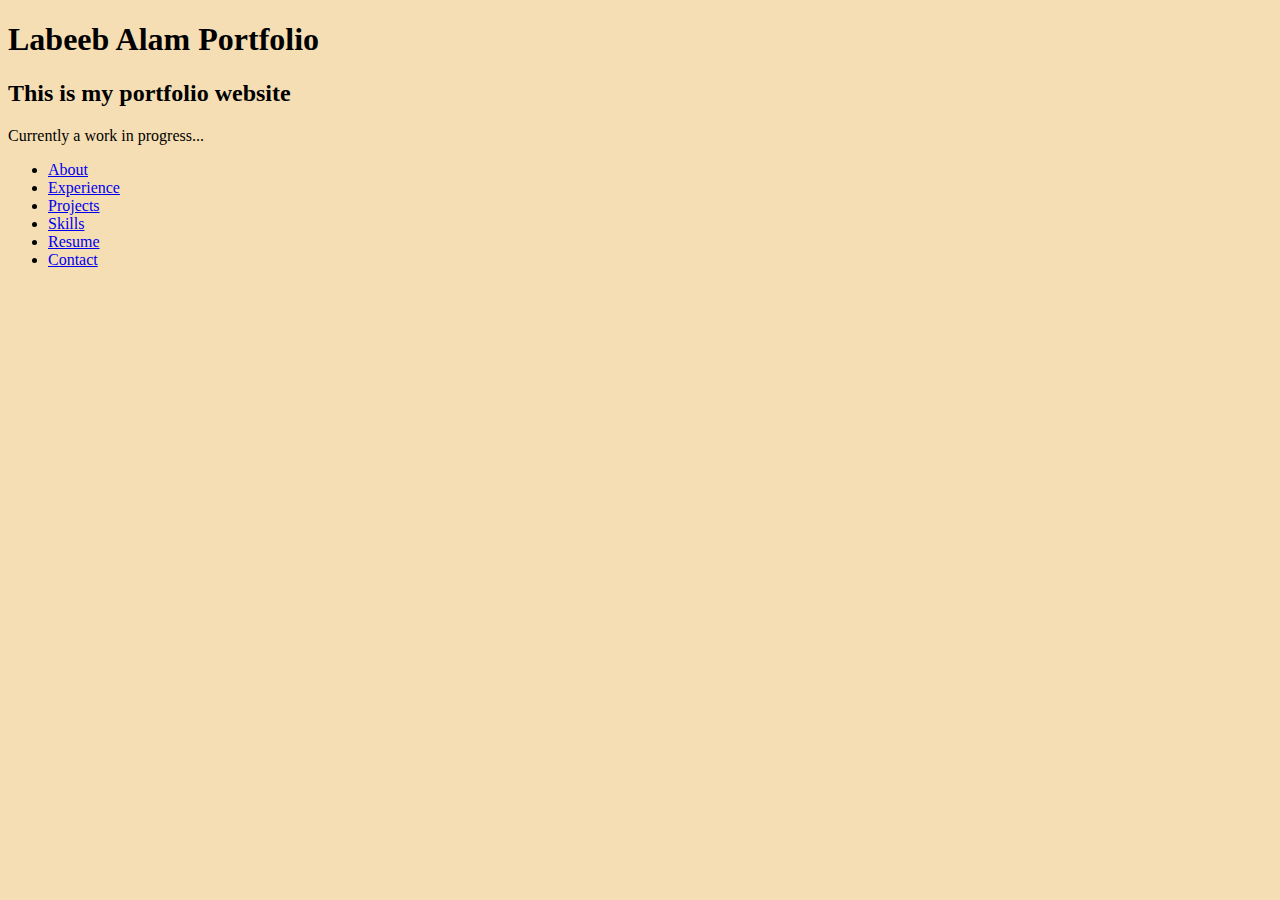
==== index.html @ f4a7d96d "First commit" ====
<!DOCTYPE html>
<html lang="en">
<head>
    <meta charset="UTF-8">
    <meta http-equiv="X-UA-Compatible" content="IE=edge">
    <meta name="viewport" content="width=device-width, initial-scale=1.0">
    <link rel="stylesheet" href="style.css"/>
    <title>L.Alam Portfolio</title>
</head>
<body>
    <h1>Labeeb Alam Portfolio</h1>
    <h2>This is my portfolio website</h2>
    <p>Currently a work in progress...</p>
    <div id="header">
        <div id="tabs">
            <nav>
                <ul>
                    <li><a href="#">About</a></li>
                    <li><a href="#">Experience</a></li>
                    <li><a href="#">Projects</a></li>
                    <li><a href="#">Skills</a></li>
                    <li><a href="#">Resume</a></li>
                    <li><a href="#">Contact</a></li>
                </ul>
            </nav>
        </div>
    </div>
</body>
</html>


<!-- <p>
    Undergraduate computer science student studying at Boston University.
    Eager to explore and learn the possibilities of software development and machine learning. 
    As an undergraduate, I am excited to get involved in the field and obtain more company experience.
</p> -->
---- style.css ----
* {
  background-color: wheat;
}


body {
    color: black
  }
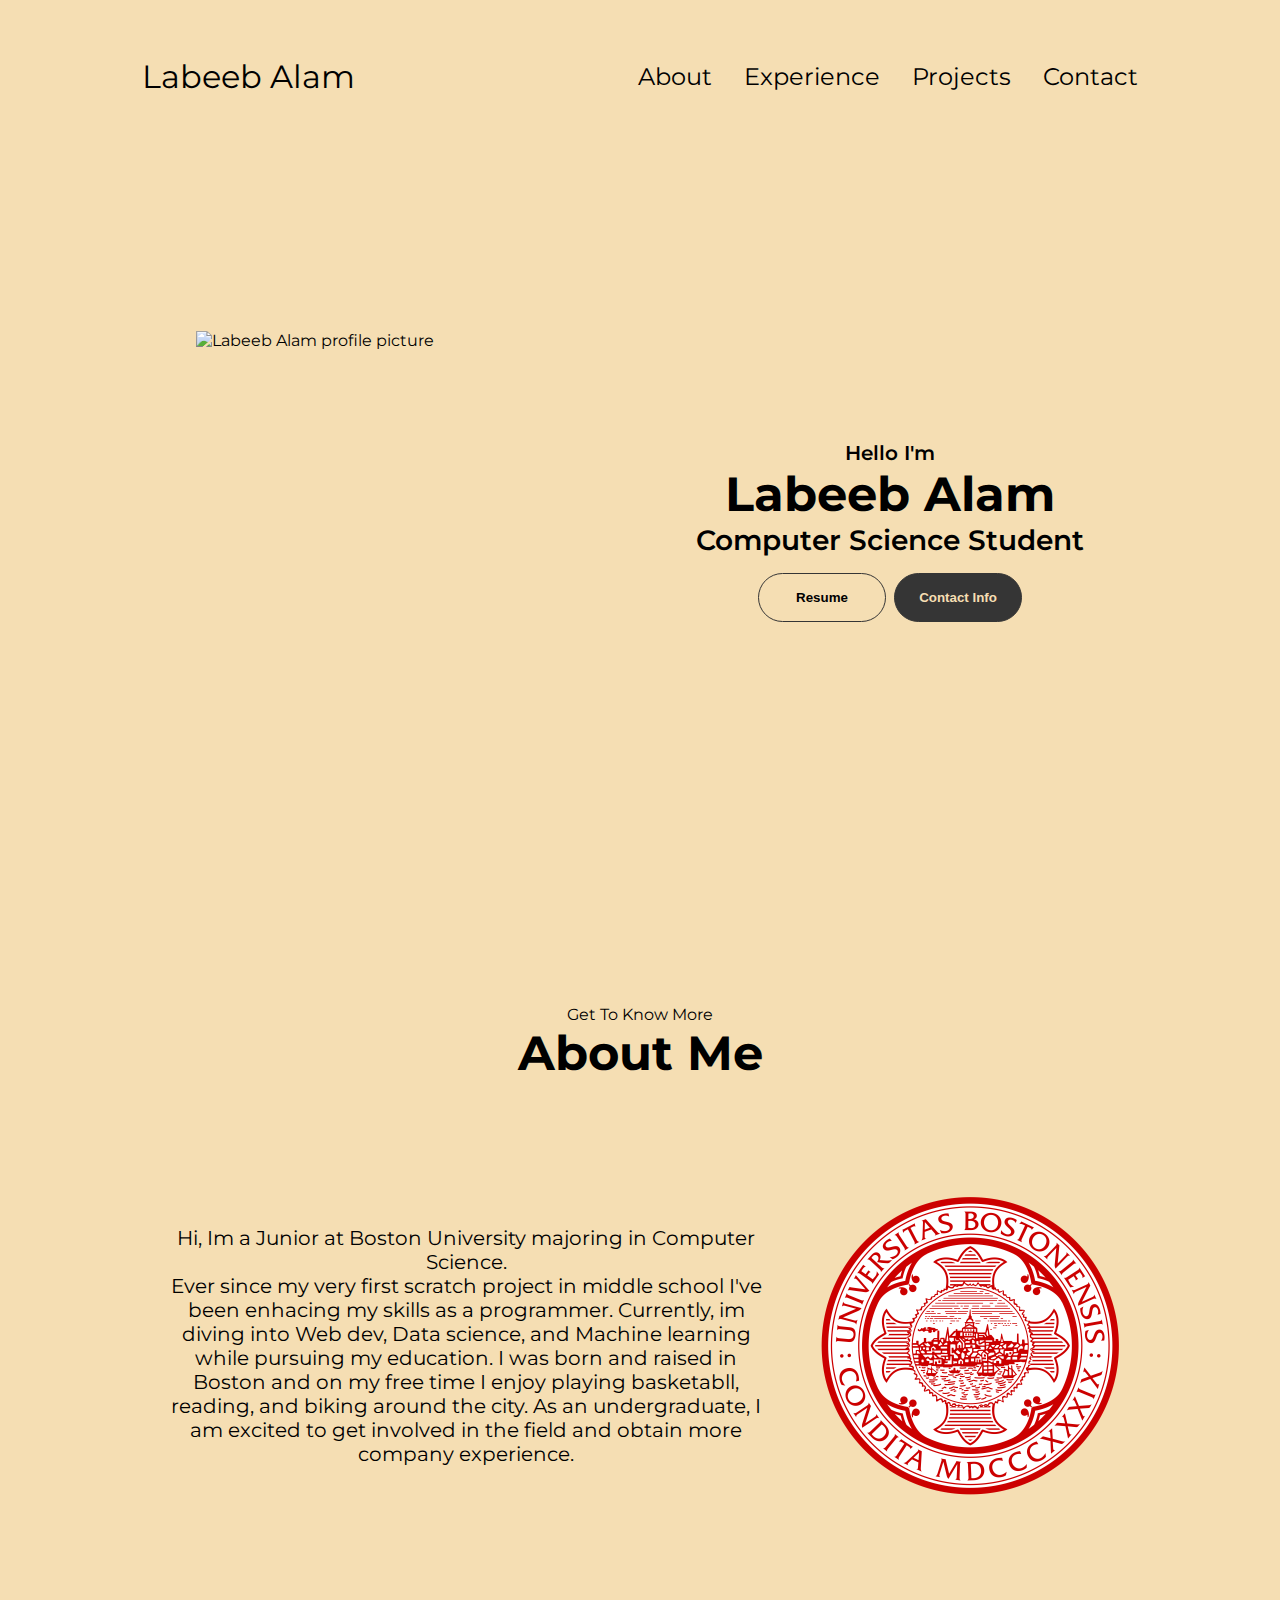
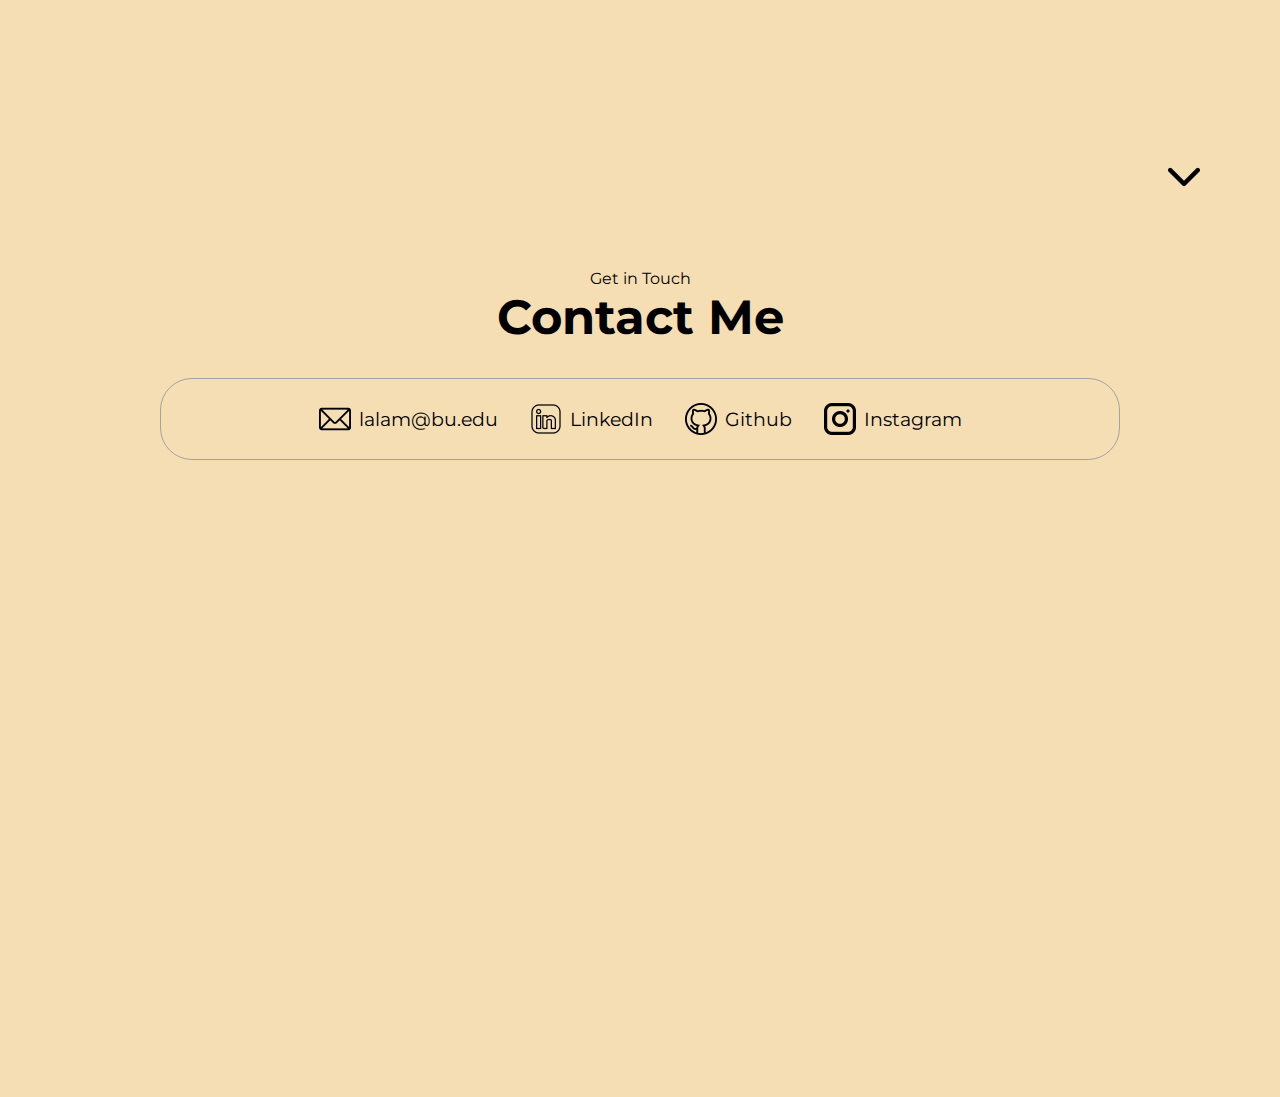
==== commit 755fba68: "first draft" ====
--- a/index.html
+++ b/index.html
@@ -5,32 +5,125 @@
     <meta http-equiv="X-UA-Compatible" content="IE=edge">
     <meta name="viewport" content="width=device-width, initial-scale=1.0">
     <link rel="stylesheet" href="style.css"/>
-    <title>L.Alam Portfolio</title>
+    <link rel="stylesheet" href="media.css"/>
+    <title>Labeeb Alam Portfolio</title>
 </head>
 <body>
-    <h1>Labeeb Alam Portfolio</h1>
-    <h2>This is my portfolio website</h2>
-    <p>Currently a work in progress...</p>
-    <div id="header">
-        <div id="tabs">
-            <nav>
-                <ul>
-                    <li><a href="#">About</a></li>
-                    <li><a href="#">Experience</a></li>
-                    <li><a href="#">Projects</a></li>
-                    <li><a href="#">Skills</a></li>
-                    <li><a href="#">Resume</a></li>
-                    <li><a href="#">Contact</a></li>
-                </ul>
-            </nav>
+    <nav id="desktop-nav">
+        <div class="logo">Labeeb Alam</div>
+        <div>
+            <ul class="nav-links">
+                <li><a href="#about">About</a></li>
+                <li><a href="#Experience">Experience</a></li>
+                <li><a href="#Projects">Projects</a></li>
+                <li><a href="#Contact">Contact</a></li>
+            </ul>
         </div>
-    </div>
+    </nav>
+    <nav id="hamburger-nav">
+        <div class="logo">Labeeb Alam</div>
+        <div class="hamburger-menu">
+            <div class="hamburger-icon" onclick="toggleMenu()">
+                <span></span>
+                <span></span>
+                <span></span>
+            </div>
+            <div class="menu-links">
+                <li><a href="#about" onclick="toggleMenu()">About</a></li>
+                <li><a href="#Experience" onclick="toggleMenu()">Experience</a></li>
+                <li><a href="#Projects" onclick="toggleMenu()">Projects</a></li>
+                <li><a href="#Contact" onclick="toggleMenu()">Contact</a></li>
+            </div>
+        </div>
+    </nav>
+    <section id="profile">
+        <div class="section__pic-container">
+            <img src="media/profile-pic.png" alt="Labeeb Alam profile picture">
+        </div>
+        <div class="section__text">
+            <p class="section__text__p1">Hello I'm</p>
+            <h1 class="title">Labeeb Alam</h1>
+            <p class="section__text__p2">Computer Science Student</p>
+            <div class="btn-container">
+                <button class="btn btn-color-2" onclick="window.open('./media/PH159 Final Notes.pdf')">Resume</button>
+                <button class="btn btn-color-1" onclick="location.href='#Contact'">Contact Info</button>
+            </div>
+        </div>
+    </section>
+    <section id="about">
+        <p class="section__text__p1">Get To Know More</p>
+        <h1 class="title">About Me</h1>
+        <div class="container-fluid">
+            <div class="section-container">
+                <div class="section-text">
+                    <p class="section-text-p1">
+                        Hi, Im a Junior at Boston University majoring in Computer Science. <br> Ever since my very first scratch project in middle school I've been enhacing my skills as a programmer. 
+                        Currently, im diving into Web dev, Data science, and Machine learning while pursuing my education.
+                        I was born and raised in Boston and on my free time I enjoy playing basketabll, reading, and biking around the city.
+                        As an undergraduate, I am excited to get involved in the field and obtain more company experience.
+                    </p>
+                </div>
+                <div class="section__pic-container">
+                    <img src="./media/bulogo.png"alt="Profile picture" class="about-pic">
+                </div>
+            </div>
+        </div>
+        <img
+        src="./media/arrow-down-sign-to-navigate.png"
+        alt="Arrow icon"
+        class="icon arrow"
+        onclick="location.href='./#experience'"
+        />
+    </section>
+    <section id="Contact">
+        <p class="section__text__p1">Get in Touch</p>
+        <h1 class="title">Contact Me</h1>
+        <div class="contact-info-upper-container">
+          <div class="contact-info-container">
+            <img
+              src="./media/email.png"
+              alt="Email icon"
+              class="icon contact-icon email-icon"
+            />
+            <p><a href="mailto:lalam@bu.edu">lalam@bu.edu</a></p>
+          </div>
+          <div class="contact-info-container">
+            <img
+              src="./media/business.png"
+              alt="LinkedIn icon"
+              class="icon contact-icon"
+            />
+            <p><a href="https://www.linkedin.com/in/labeeb-alam-7baa3b277/">LinkedIn</a></p>
+          </div>
+          <div class="contact-info-container">
+            <img
+                src='./media/github.png'
+                alt="My Github Profile"
+                class="icon contact-icon"
+            />
+            <p><a href="https://github.com/L-alam">Github</a></p>
+          </div>
+          <div class="contact-info-container">
+            <img
+                src='./media/instagram.png'
+                alt="Instagram"
+                class="icon contact-icon"
+            />
+            <p><a href="https://www.instagram.com/labeeber/">Instagram</a></p>
+          </div>
+        </div>
+      </section>
+    <script src="script.js"></script>
 </body>
 </html>
 
+<!--<img src="./media/arrow-down-sign-to-navigate.png" alt="Arrow Icon" class="icon arrow"
+        onclick="location.href='./Experience'"> -->
 
-<!-- <p>
-    Undergraduate computer science student studying at Boston University.
-    Eager to explore and learn the possibilities of software development and machine learning. 
-    As an undergraduate, I am excited to get involved in the field and obtain more company experience.
-</p> -->
+<!--  Undergraduate computer science student studying at Boston University.
+                    Eager to explore and learn the possibilities of software development and machine learning. 
+                    As an undergraduate, I am excited to get involved in the field and obtain more company experience.-->
+
+
+
+
--- a/style.css
+++ b/style.css
@@ -1,8 +1,216 @@
+/*General*/
+@import url('https://fonts.googleapis.com/css2?family=Montserrat:wght@600&display=swap');
+
 * {
+  margin: 0;
+  padding: 0;
   background-color: wheat;
 }
 
-
 body {
-    color: black
-  }+  font-family: 'Montserrat', sans-serif;
+  color: black;
+  }
+
+html{
+  scroll-behavior: smooth;
+}
+
+/*Transition*/
+
+a,
+.btn{
+  transition: all 300ms ease;
+}
+
+nav,
+.nav-links{
+  display: flex;
+}
+
+nav {
+  justify-content: space-around;
+  align-items: center;
+  height: 17vh;
+}
+
+.nav-links{
+  gap: 2rem;
+  list-style: none;
+  font-size: 1.5rem;
+}
+
+a {
+  color: black;
+  text-decoration: none;
+  text-decoration-color: white;
+}
+
+a:hover{
+  color:gray;
+  text-decoration: underline;
+  text-underline-offset: 0.5rem;
+  text-decoration-color: rgb(181,181,181);
+}
+
+.logo{
+  font-size: 2rem;
+}
+
+.logo:hover{
+  cursor: default;
+}
+
+/*Hamburger Menu*/
+
+#hamburger-nav{
+  display:none;
+}
+
+.hamburger-menu{
+  position: relative;
+  display: inline-block;
+}
+
+.hamburger-icon{
+  display: flex;
+  flex-direction: column;
+  justify-content: space-between;
+  height: 24px;
+  width: 30px;
+  cursor:pointer;
+}
+
+.hamburger-icon span {
+  width: 100%;
+  height: 2px;
+  background-color: black;
+  transition: all 0.3 ease-in-out;
+}
+
+.menu-links{
+  position:absolute;
+  top:100%;
+  right: 0%;
+  background-color: white;
+  width: fit-content;
+  max-height: 0;
+  overflow: hidden;
+  transition: all 0.3 ease-in-out;
+}
+
+.menu-links a {
+  display: block;
+  padding: 10px;
+  text-align: center;
+  font-size: 1.5rem;
+  color:black;
+  text-decoration: none;
+  transition: all 0.3 ease-in-out;
+}
+
+.menu-links li {
+  list-style: none;
+}
+
+.menu-links.open {
+  max-height: 300px;
+}
+
+.hamburger-icon.open span:first-child {
+  transform: rotate(45deg) translate(10px,5px);
+}
+.hamburger-icon.open span:nth-child(2) {
+  opacity: 0;
+}
+.hamburger-icon.open span:last-child {
+  transform: rotate(-45deg) translate(10px,-5px);
+}
+
+.hamburger-icon span:first-child{
+  transform: none;
+}
+.hamburger-icon span:first-child{
+  transform: 1;
+}
+.hamburger-icon span:first-child{
+  transform: none;
+}
+
+/* About Section */
+
+.section-container {
+  display: flex;
+  align-items: center;
+  justify-content: center;
+  gap: 3rem;
+}
+
+.container-fluid {
+  margin-top: 4rem;
+}
+
+.section__pic-container{
+  max-width: 100%;
+  max-height:100%;
+  margin-right: 4rem;
+}
+
+.section__text{
+  font-size: 20px;
+  padding-left: 20px;
+}
+
+.section-text-p1{
+  font-size: 20px;
+  text-align: center;
+}
+
+.arrow {
+  position: absolute;
+  right: -5rem;
+  bottom: 2.5rem;
+}
+
+/*Contact*/
+
+#contact {
+  display: flex;
+  justify-content: center;
+  flex-direction: column;
+  height: 70vh;
+}
+
+.contact-info-upper-container {
+  display: flex;
+  justify-content: center;
+  border-radius: 2rem;
+  border: rgb(53, 53, 53) 0.1rem solid;
+  border-color: rgb(163, 163, 163);
+  background: (250, 250, 250);
+  margin: 2rem auto;
+  padding: 0.5rem;
+}
+
+.contact-info-container {
+  display: flex;
+  align-items: center;
+  justify-content: center;
+  gap: 0.5rem;
+  margin: 1rem;
+}
+
+.contact-info-container p {
+  font-size: larger;
+}
+
+.contact-icon {
+  cursor: default;
+}
+
+.email-icon {
+  height: 2.5rem;
+}
+
+
+
--- a/media.css
+++ b/media.css
@@ -0,0 +1,184 @@
+@media screen and (max-width: 1400px) {
+  #profile {
+    height: 83vh;
+    margin-bottom: 6rem;
+  }
+  .about-container{
+    flex-wrap: wrap;
+  }
+}
+
+
+
+
+/* Sections */
+
+section {
+    padding-top: 4vh;
+    height: 96vh;
+    margin: 0 10rem;
+    box-sizing: border-box;
+    min-height: fit-content;
+}
+
+.section-containter {
+    display: flex;
+}
+
+/* PROFILE SECTION */
+
+#profile {
+    display: flex;
+    justify-content: center;
+    gap: 5rem;
+    height: 80vh;
+  }
+  
+  .section__pic-container {
+    display: flex;
+    height: 400px;
+    width: 400px;
+    margin: auto 0;
+  }
+  
+  .section__text {
+    align-self: center;
+    text-align: center;
+  }
+  
+  .section__text p {
+    font-weight: 600;
+  }
+  
+  .section__text__p1 {
+    text-align: center;
+  }
+  
+  .section__text__p2 {
+    font-size: 1.75rem;
+    margin-bottom: 1rem;
+  }
+  
+  .title {
+    font-size: 3rem;
+    text-align: center;
+  }
+  
+  #socials-container {
+    display: flex;
+    justify-content: center;
+    margin-top: 3rem;
+    gap: 3rem;
+  }
+  
+  /* ICONS */
+  
+  .icon {
+    cursor: pointer;
+    height: 2rem;
+  }
+  
+  /* BUTTONS */
+  
+  .btn-container {
+    display: flex;
+    justify-content: center;
+    gap: 1rem;
+  }
+  
+  .btn {
+    font-weight: 600;
+    transition: all 300ms ease;
+    padding: 1rem;
+    width: 8rem;
+    border-radius: 2rem;
+  }
+  
+  .btn-color-1,
+  .btn-color-2 {
+    border: rgb(53, 53, 53) 0.1rem solid;
+  }
+  
+  .btn-color-1:hover,
+  .btn-color-2:hover {
+    cursor: pointer;
+  }
+  
+  .btn-color-1,
+  .btn-color-2:hover {
+    background: rgb(53, 53, 53);
+    color: wheat;
+  }
+  
+  .btn-color-1:hover {
+    background: rgb(0, 0, 0);
+  }
+  
+  .btn-color-2 {
+    background: none;
+  }
+  
+  .btn-color-2:hover {
+    border: wheat 0.1rem solid;
+  }
+  
+  .btn-container {
+    gap: 0.5rem;
+  }
+
+  /* About Section */
+
+  #about {
+    position: relative;
+  }
+
+  .about-container{
+    gap: 2rem;
+    margin-bottom: 2rem;
+    margin-top: 2rem;
+  }
+
+  .about-details-container{
+    justify-content: center;
+    flex-direction: column;
+  }
+
+  .about-container,
+  .about-details-container {
+    display: flex;
+  }
+
+  .about-pic {
+    border-radius: 2rem;
+    overflow: clip;
+    display: flex;
+    height: 300px;
+    width: 300px;
+    margin: auto 0;
+  }
+
+  .arrow{
+    position: absolute;
+    right: -5rem;
+    bottom: 2.5rem;
+  }
+
+  .details-container{
+    padding: 1.5rem;
+    flex: 1;
+    background: wheat;
+    border-radius: 2rem;
+    border: rgb(53,53,53) 0.1rem solid;
+  }
+
+  .section-containter {
+    gap: 4rem;
+    height: 80%;
+  }
+
+  .section__pic-container {
+    height: 400px;
+    width: 400px;
+    margin:auto 0;
+  }
+
